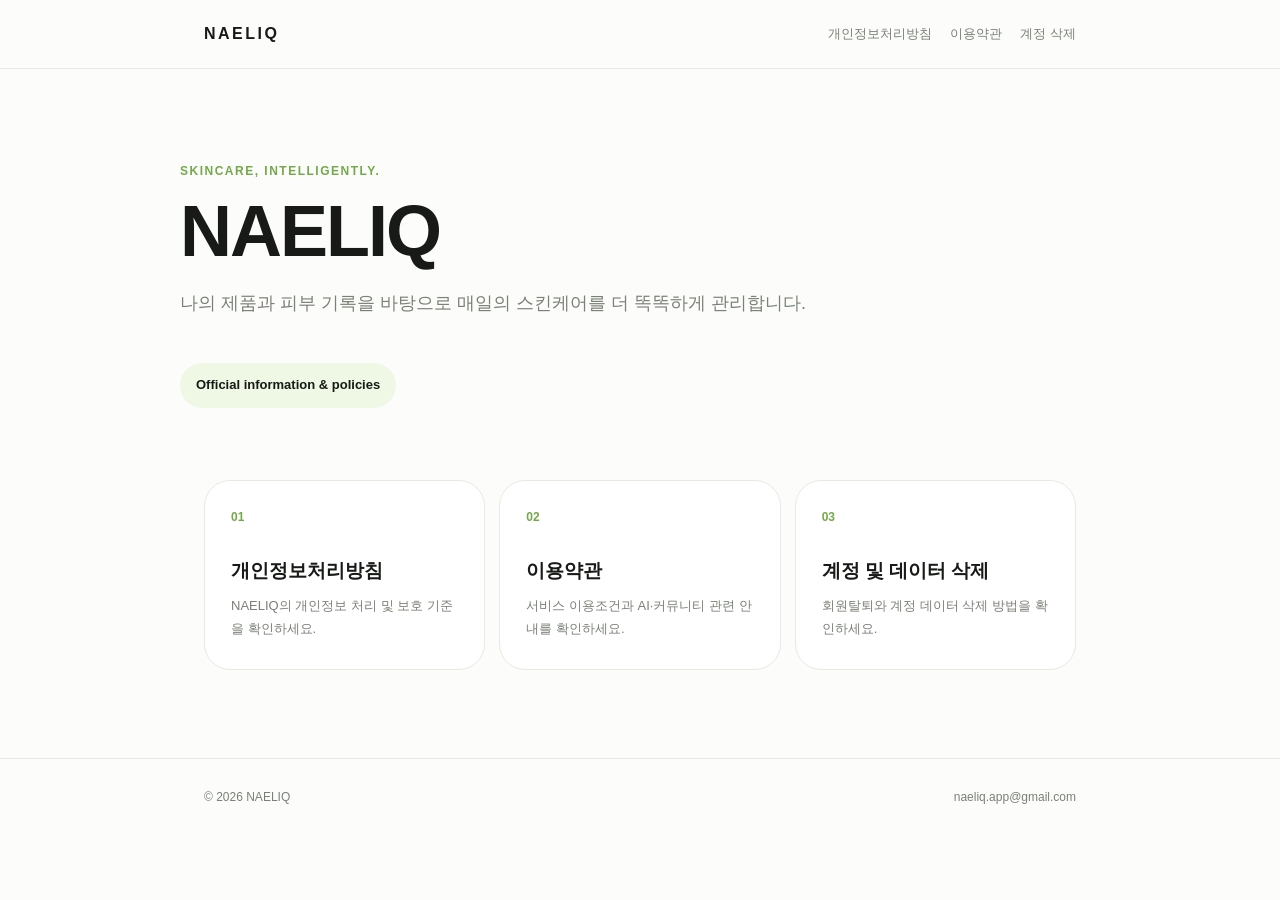
==== index.html @ f9eeabed "Add NAELIQ official policy website" ====
<!doctype html><html lang="ko"><head><meta charset="utf-8"><meta name="viewport" content="width=device-width,initial-scale=1">
<title>Home · NAELIQ</title><meta name="description" content="NAELIQ 공식 페이지"><link rel="stylesheet" href="/styles.css"></head>
<body><header><div class="wrap nav"><a class="brand" href="/">NAELIQ</a><nav class="links"><a href="/privacy/">개인정보처리방침</a><a href="/terms/">이용약관</a><a href="/delete-account/">계정 삭제</a></nav></div></header>
<main><div class="wrap hero"><div class="eyebrow">SKINCARE, INTELLIGENTLY.</div><h1>NAELIQ</h1><p class="lead">나의 제품과 피부 기록을 바탕으로 매일의 스킨케어를 더 똑똑하게 관리합니다.</p><span class="pill">Official information & policies</span></div>
<div class="wrap grid">
<a class="card" href="/privacy/"><div class="num">01</div><h2>개인정보처리방침</h2><p>NAELIQ의 개인정보 처리 및 보호 기준을 확인하세요.</p></a>
<a class="card" href="/terms/"><div class="num">02</div><h2>이용약관</h2><p>서비스 이용조건과 AI·커뮤니티 관련 안내를 확인하세요.</p></a>
<a class="card" href="/delete-account/"><div class="num">03</div><h2>계정 및 데이터 삭제</h2><p>회원탈퇴와 계정 데이터 삭제 방법을 확인하세요.</p></a>
</div></main><footer><div class="wrap foot"><span>© 2026 NAELIQ</span><a href="mailto:naeliq.app@gmail.com">naeliq.app@gmail.com</a></div></footer></body></html>
---- styles.css ----
:root{
  --ink:#171A16;--canvas:#FCFDFB;--card:#FFFFFF;--surface:#F7FAF4;
  --line:#E5EBE1;--muted:#7A8176;--accent:#B2E08C;--accent-strong:#74A84B;
  --accent-soft:#EEF8E5;--accent-mist:#F5FAF0;
}
*{box-sizing:border-box} html{scroll-behavior:smooth}
body{margin:0;background:var(--canvas);color:var(--ink);font-family:-apple-system,BlinkMacSystemFont,"Segoe UI","Noto Sans KR",Arial,sans-serif;line-height:1.75}
a{color:inherit;text-decoration:none}.wrap{max-width:920px;margin:auto;padding:0 24px}
header{position:sticky;top:0;z-index:10;background:rgba(252,253,251,.92);backdrop-filter:blur(14px);border-bottom:1px solid var(--line)}
.nav{height:68px;display:flex;align-items:center;justify-content:space-between;gap:20px}
.brand{font-weight:900;letter-spacing:2.5px}.links{display:flex;gap:18px;font-size:13px;color:var(--muted)}
.hero{padding:92px 0 72px}.eyebrow{font-size:12px;font-weight:800;letter-spacing:1.5px;color:var(--accent-strong)}
h1{font-size:clamp(38px,7vw,72px);line-height:1.05;margin:12px 0 18px;letter-spacing:-2px}
.lead{max-width:640px;color:var(--muted);font-size:18px}.pill{display:inline-block;margin-top:26px;padding:11px 16px;border-radius:999px;background:var(--accent-soft);font-weight:700;font-size:13px}
.grid{display:grid;grid-template-columns:repeat(3,1fr);gap:14px;padding-bottom:88px}
.card{background:var(--card);border:1px solid var(--line);border-radius:26px;padding:26px;min-height:190px;transition:.2s}
.card:hover{transform:translateY(-2px);border-color:var(--accent)}.num{font-size:12px;color:var(--accent-strong);font-weight:900}
.card h2{font-size:19px;margin:26px 0 8px}.card p{font-size:13px;color:var(--muted);margin:0}
.doc{padding:62px 0 90px}.doc h1{font-size:42px}.meta{padding:14px 16px;border-radius:16px;background:var(--accent-mist);color:var(--muted);font-size:13px;margin:24px 0 36px}
section{padding:22px 0;border-top:1px solid var(--line)}section h2{font-size:19px;margin:0 0 10px}
section p,section li{font-size:14px;color:#42483F}.contact{background:var(--accent-soft);border-radius:22px;padding:22px;margin-top:28px}
footer{border-top:1px solid var(--line);padding:28px 0 44px;color:var(--muted);font-size:12px}.foot{display:flex;justify-content:space-between;gap:20px;flex-wrap:wrap}
@media(max-width:720px){.links{display:none}.hero{padding:64px 0 52px}.grid{grid-template-columns:1fr}.card{min-height:auto}.doc h1{font-size:34px}}
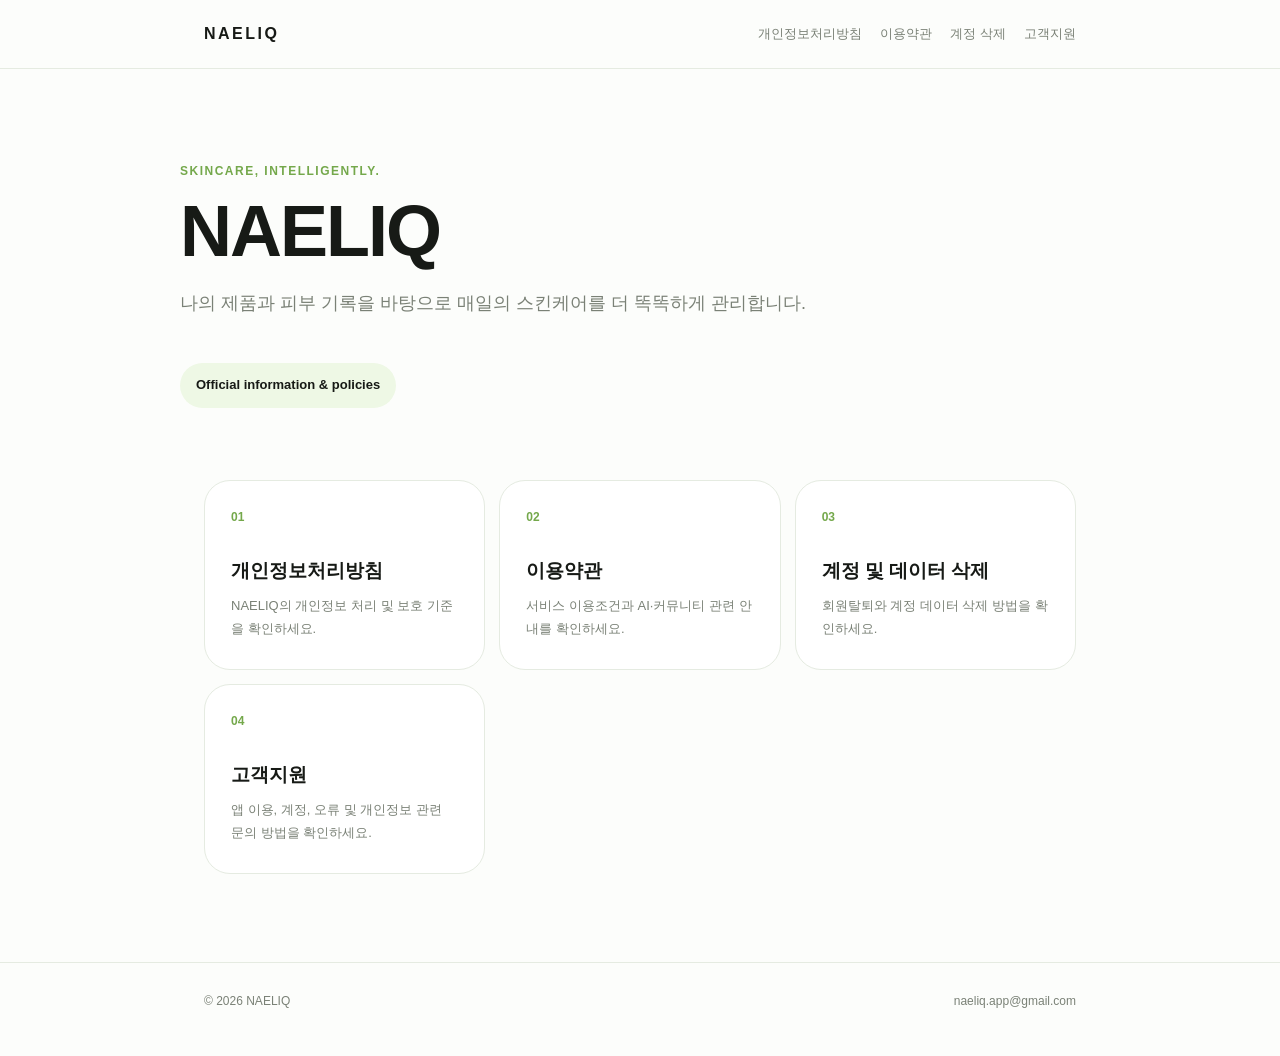
==== commit 0fd3664b: "Add NAELIQ support page navigation" ====
--- a/index.html
+++ b/index.html
@@ -1,9 +1,10 @@
 <!doctype html><html lang="ko"><head><meta charset="utf-8"><meta name="viewport" content="width=device-width,initial-scale=1">
 <title>Home · NAELIQ</title><meta name="description" content="NAELIQ 공식 페이지"><link rel="stylesheet" href="/styles.css"></head>
-<body><header><div class="wrap nav"><a class="brand" href="/">NAELIQ</a><nav class="links"><a href="/privacy/">개인정보처리방침</a><a href="/terms/">이용약관</a><a href="/delete-account/">계정 삭제</a></nav></div></header>
+<body><header><div class="wrap nav"><a class="brand" href="/">NAELIQ</a><nav class="links"><a href="/privacy/">개인정보처리방침</a><a href="/terms/">이용약관</a><a href="/delete-account/">계정 삭제</a><a href="/support/">고객지원</a></nav></div></header>
 <main><div class="wrap hero"><div class="eyebrow">SKINCARE, INTELLIGENTLY.</div><h1>NAELIQ</h1><p class="lead">나의 제품과 피부 기록을 바탕으로 매일의 스킨케어를 더 똑똑하게 관리합니다.</p><span class="pill">Official information & policies</span></div>
 <div class="wrap grid">
 <a class="card" href="/privacy/"><div class="num">01</div><h2>개인정보처리방침</h2><p>NAELIQ의 개인정보 처리 및 보호 기준을 확인하세요.</p></a>
 <a class="card" href="/terms/"><div class="num">02</div><h2>이용약관</h2><p>서비스 이용조건과 AI·커뮤니티 관련 안내를 확인하세요.</p></a>
 <a class="card" href="/delete-account/"><div class="num">03</div><h2>계정 및 데이터 삭제</h2><p>회원탈퇴와 계정 데이터 삭제 방법을 확인하세요.</p></a>
+<a class="card" href="/support/"><div class="num">04</div><h2>고객지원</h2><p>앱 이용, 계정, 오류 및 개인정보 관련 문의 방법을 확인하세요.</p></a>
 </div></main><footer><div class="wrap foot"><span>© 2026 NAELIQ</span><a href="mailto:naeliq.app@gmail.com">naeliq.app@gmail.com</a></div></footer></body></html>
